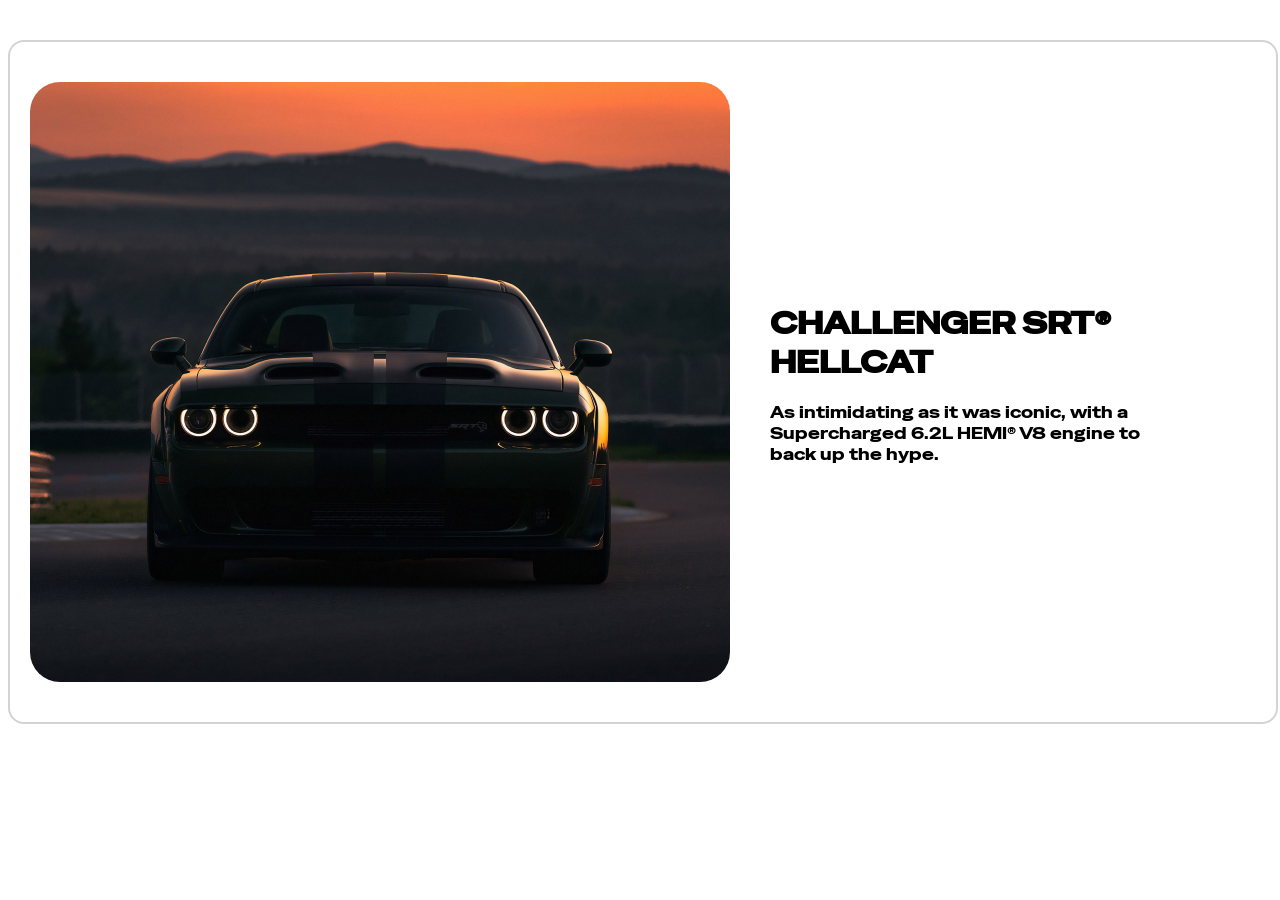
==== index.html @ 3dfa6e0a "second-commit" ====
<!DOCTYPE html>
<html lang="en">

<head>
    <meta charset="UTF-8">
    <meta name="viewport" content="width=device-width, initial-scale=1.0">
    <title>Document</title>
    <script defer src="script.js"></script>
    <link rel="stylesheet" href="style.css">
    <link rel="preconnect" href="https://fonts.googleapis.com">
    <link rel="preconnect" href="https://fonts.gstatic.com" crossorigin>
    <link href="https://fonts.googleapis.com/css2?family=Special+Gothic+Expanded+One&display=swap" rel="stylesheet"> 

</head>

<body>
    <div class="main-container">
        <img src="./car.jpg" class="car-img">
        <div class="car-info">
        <h1 class="heading">CHALLENGER SRT® HELLCAT</h1> 
        <p class="description">As intimidating as it was iconic, with a Supercharged 6.2L HEMI® V8 engine to back up the hype.</p>
        </div>
    </div>
</body>

</html>
---- style.css ----
.main-container {
    display: flex;
    border: 2px solid lightgrey;
    border-radius: 16px;
    padding: 40px 20px;
    font-family: "Special Gothic Expanded One", sans-serif;
    font-weight: 400;
    font-style: normal;
    flex-wrap: wrap;
    max-width: 1226px; 
    margin: 0 auto;

}
.car-img {
    border-radius: 30px;
    height: 450px;
    width: 100%;
    object-fit: cover;
}
.car-info {
    margin: auto 0;
    text-align: center;
}
.heading {
    font-size: clamp(20px, 4vw, 30px);
}
.description {
    font-size: clamp(12px, 4vw, 16px);
    font-weight: 400;

}

@media screen and (min-width: 600px) {
    .car-info {
        text-align: center;
    }
}
@media screen and (min-width: 1200px) {
    .main-container {
        padding: 40px 20px;
        margin: 40px auto;
        width: 100%;
    }
    .car-img {
        height: 600px;
        width: 700px;
    }
    .car-info {
        padding-left: 40px;
        width: auto;
        height: auto;
        text-align: left;
        max-width: 400px;

    }
}
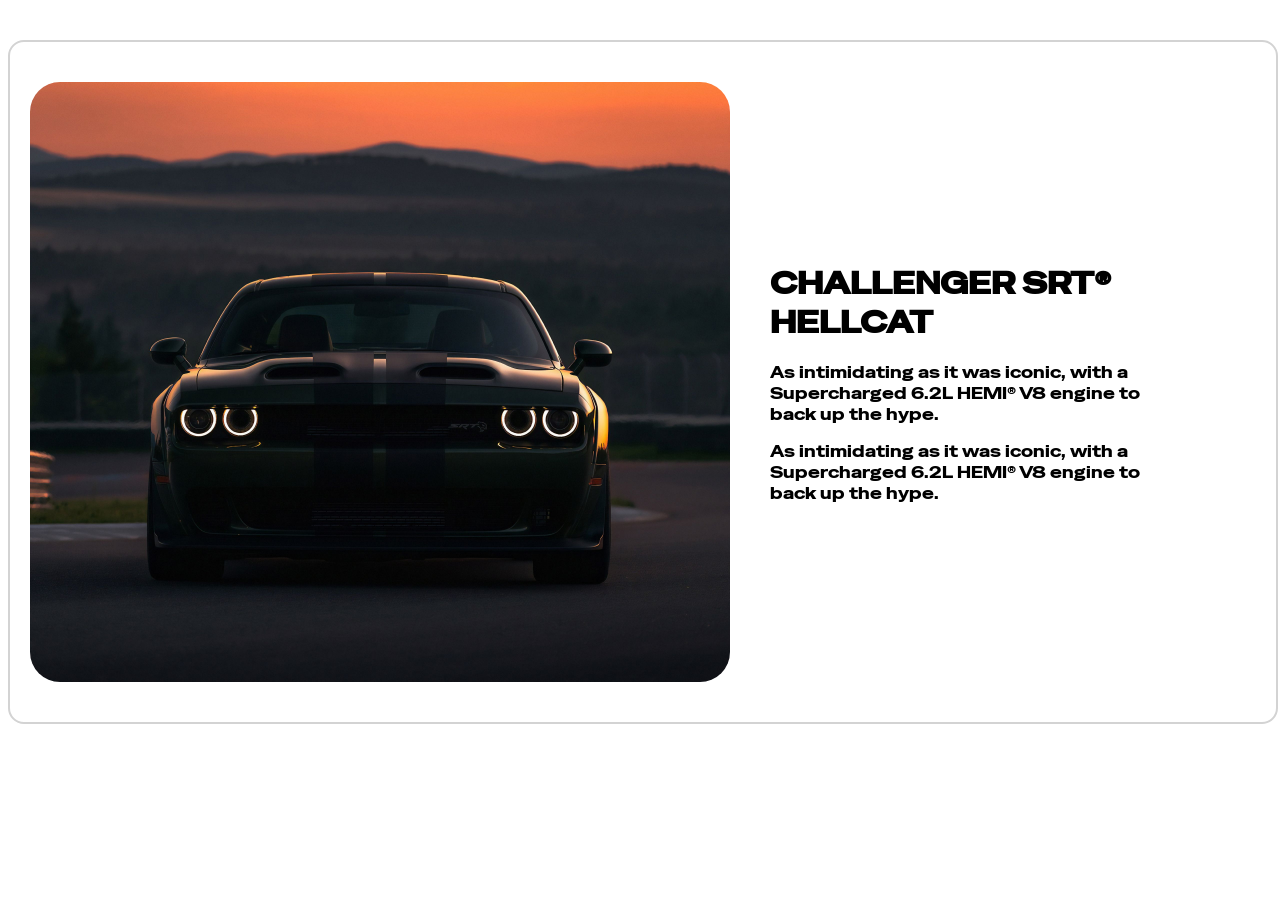
==== commit 4fb77915: "Third-commit" ====
--- a/index.html
+++ b/index.html
@@ -19,6 +19,7 @@
         <div class="car-info">
         <h1 class="heading">CHALLENGER SRT® HELLCAT</h1> 
         <p class="description">As intimidating as it was iconic, with a Supercharged 6.2L HEMI® V8 engine to back up the hype.</p>
+        <p class="description">As intimidating as it was iconic, with a Supercharged 6.2L HEMI® V8 engine to back up the hype.</p>
         </div>
     </div>
 </body>
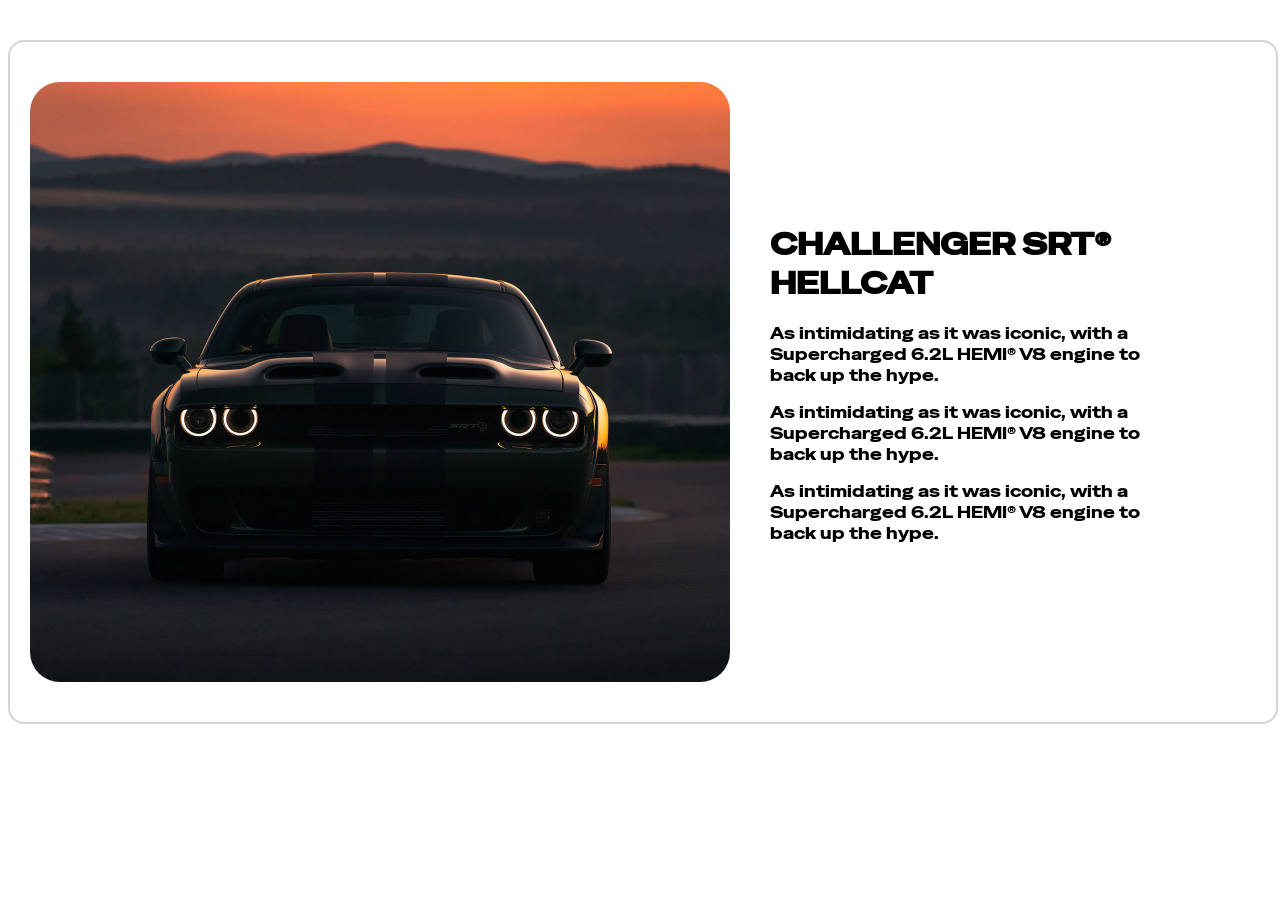
==== commit 01dd6346: "Fourth-Commit" ====
--- a/index.html
+++ b/index.html
@@ -20,6 +20,7 @@
         <h1 class="heading">CHALLENGER SRT® HELLCAT</h1> 
         <p class="description">As intimidating as it was iconic, with a Supercharged 6.2L HEMI® V8 engine to back up the hype.</p>
         <p class="description">As intimidating as it was iconic, with a Supercharged 6.2L HEMI® V8 engine to back up the hype.</p>
+        <p class="description">As intimidating as it was iconic, with a Supercharged 6.2L HEMI® V8 engine to back up the hype.</p>
         </div>
     </div>
 </body>
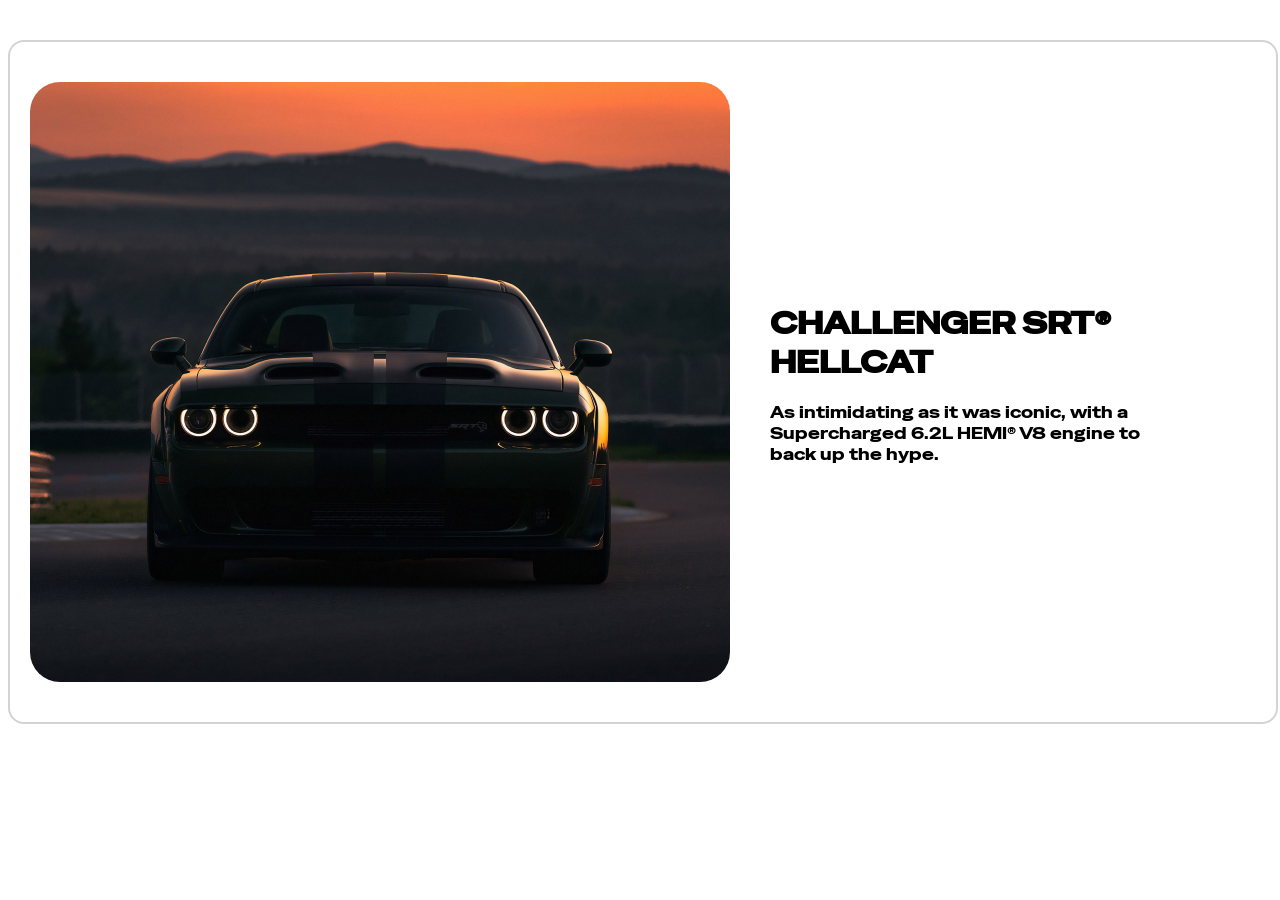
==== commit dc392372: "Updated Content" ====
--- a/index.html
+++ b/index.html
@@ -19,8 +19,6 @@
         <div class="car-info">
         <h1 class="heading">CHALLENGER SRT® HELLCAT</h1> 
         <p class="description">As intimidating as it was iconic, with a Supercharged 6.2L HEMI® V8 engine to back up the hype.</p>
-        <p class="description">As intimidating as it was iconic, with a Supercharged 6.2L HEMI® V8 engine to back up the hype.</p>
-        <p class="description">As intimidating as it was iconic, with a Supercharged 6.2L HEMI® V8 engine to back up the hype.</p>
         </div>
     </div>
 </body>
